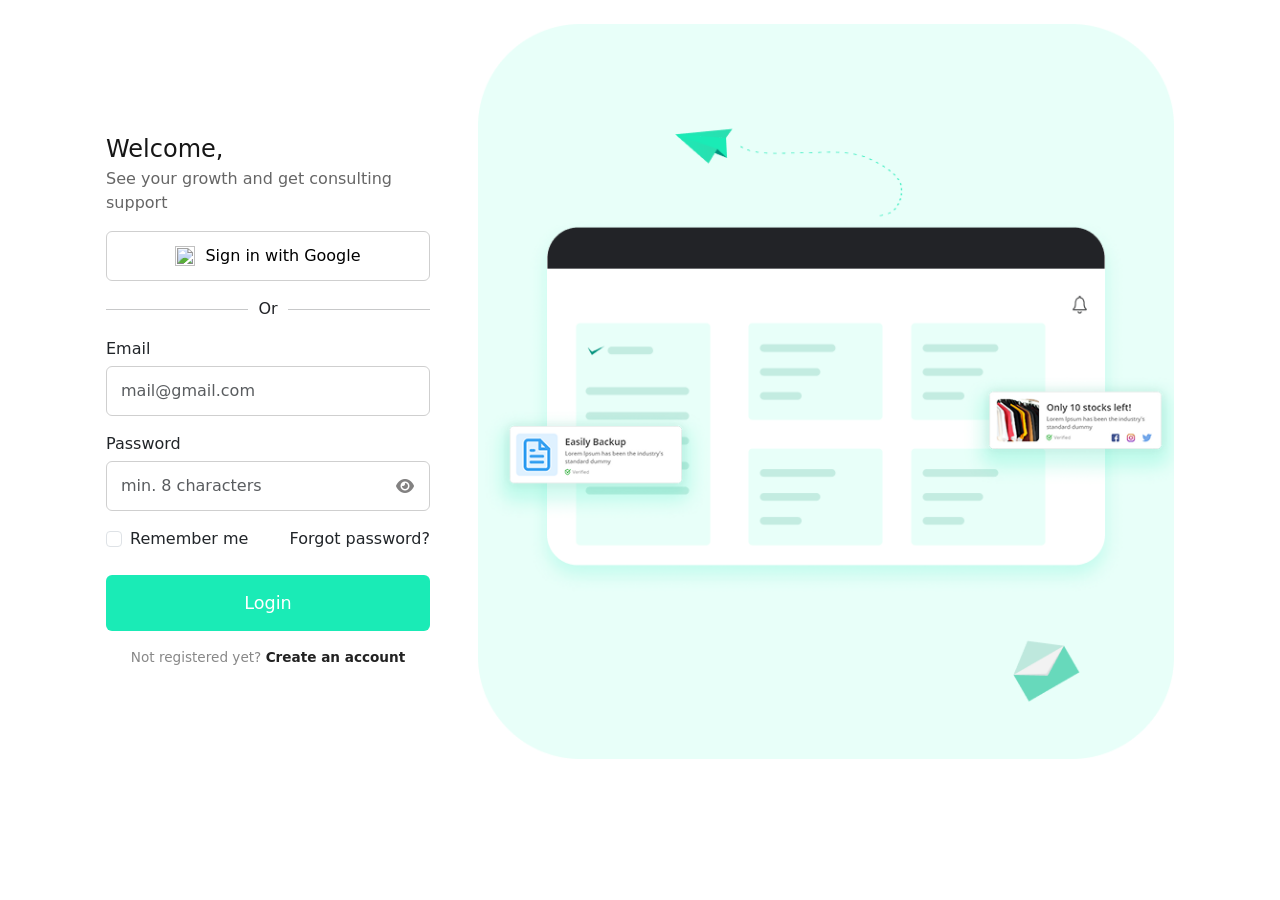
==== index.html @ bad609c9 "demo" ====
<!doctype html>
<html lang="en">
<head>
  <meta charset="utf-8">
  <meta name="viewport" content="width=device-width, initial-scale=1">

  <title>Login Page</title>
  <meta name="description" content=" Login to your account.">

  <meta http-equiv="X-UA-Compatible" content="IE=edge">
  <meta name="theme-color" content="#1AEBB6">

  <meta property="og:title" content="Login">
  <meta property="og:description" content="See your growth and get consulting support.">
  <meta property="og:image" content="assets/images/blazer.favicon.png">
  <meta property="og:type" content="website">
  <link rel="stylesheet" href="https://cdnjs.cloudflare.com/ajax/libs/font-awesome/6.5.0/css/all.min.css">

  <link rel="icon" type="image/png" href="assets/images/blazers_favicon.png">
  <link href="https://cdn.jsdelivr.net/npm/bootstrap@5.3.8/dist/css/bootstrap.min.css" rel="stylesheet">
  <link rel="stylesheet" href="assets/css/style.css">
</head>

<body class="container-xl d-flex align-items-stretch" >

  <div class="container-fluid">
    <div class="row">

      <div class="col-xl-4 col-md-6 col-12 d-flex align-items-center order-1 order-md-1 p-4">
        <div class="w-100">
          <p class="welcome-text">Welcome,</p>
          <p class="sub-text">See your growth and get consulting support</p>

          <button class="google-btn">
            <img src="https://developers.google.com/identity/images/g-logo.png" alt="">
            Sign in with Google
          </button>

          <div class="divider">
            <hr>
            <span>Or</span>
            <hr>
          </div>

          <label class="form-label-custom">Email</label>
          <input type="email" class="form-control custom-input" placeholder="mail@gmail.com">

          <label class="form-label-custom">Password</label>
          <div class="position-relative mb-3">
            <input id="password" type="password" class="form-control custom-input pe-5" placeholder="min. 8 characters">

  <i class="fa fa-eye position-absolute top-50 end-0  translate-middle-y me-3" id="togglePassword" 
    style="color: #828181; cursor: pointer;">
  </i>
           </div>

          <div class="d-flex justify-content-between align-items-center mb-4">
            <div class="form-check mb-0">
              <input class="form-check-input" type="checkbox" id="remember">
              <label class="form-check-label">Remember me</label>
            </div>
            <span class="link-text">Forgot password?</span>
          </div>

          <button class="login-btn">Login</button>

          <p class="register-text">
            Not registered yet?
            <span>Create an account</span>
          </p>
        </div>
      </div>

      <div class="col-xl-8 col-md-6 col-12 d-flex align-items-center justify-content-center order-2 order-md-2 p-4">
        <img src="assets/images/Group 168.png" class="img-fluid login-img" alt="">
      </div>

    </div>
  </div>

  <script src="https://cdn.jsdelivr.net/npm/bootstrap@5.3.8/dist/js/bootstrap.bundle.min.js"></script>
  <script>
  const togglePassword = document.getElementById('togglePassword');
  const password = document.getElementById('password');

  togglePassword.addEventListener('click', () => {
    const isPassword = password.type === 'password';

    password.type = isPassword ? 'text' : 'password';

    togglePassword.classList.toggle('fa-eye');
    togglePassword.classList.toggle('fa-eye-slash');
  });
</script>

</body>
</html>
---- assets/css/style.css ----
.welcome-text {
  font-size: 1.5rem;
  margin-top: 2rem;
  margin-bottom: 0;
  color: #161616;
}
.sub-text {
  margin-bottom: 0;
  color: #666666;
}
.google-btn {
  margin-top: 1rem;
  width: 100%;
  padding: 12px;
  display: flex;
  align-items: center;
  justify-content: center;
  gap: 10px;
  font-size: 16px;
  background-color: white;
  border: 1px solid #CFCFCF;
  border-radius: 6px;
}
.google-btn img {
  width: 20px;
  height: 20px;
}
.divider {
  display: flex;
  align-items: center;
  padding: 1rem 0;
}
.divider hr {
  flex-grow: 1;
  margin: 0;
}
.divider span {
  margin: 0 10px;
  font-size: 16px;
  color: #222327;
}
.form-label-custom {
  font-size: 16px;
  margin-bottom: 5px;
}
.custom-input {
  padding: 12px 14px;
  border: 1px solid #CFCFCF;
  border-radius: 6px;
  margin-bottom: 1rem;
}
.eye-icon {
  position: absolute;
  right: 14px;
  top: 50%;
  transform: translateY(-50%);
  cursor: pointer;
  color: #828181;
  font-size: 18px;
}
.link-text {
  font-size: 16px;
  cursor: pointer;
}
.login-btn {
  width: 100%;
  background-color: #1AEBB6;
  color: white;
  height: 56px;
  font-size: 1.1rem;
  font-weight: 500;
  border-radius: 6px;
  border: none;
}
.register-text {
  text-align: center;
  margin-top: 1rem;
  font-size: 0.85rem;
  color: #888;
}
.register-text span {
  font-weight: 700;
  color: #222;
  cursor: pointer;
}
.login-img {
  max-width: 100%;
  height: auto;
}
@media (max-width: 768px) {
  .col-md-4, .col-md-6 {
    padding: 1rem !important;
  }
  .welcome-text {
    font-size: 1.3rem;
  }
  .google-btn {
    font-size: 14px;
    gap: 8px;
  }
  .divider span {
    font-size: 14px;
  }
  .form-label-custom {
    font-size: 14px;
  }
  .link-text {
    font-size: 14px;
  }
  .login-btn {
    font-size: 1rem;
    height: 50px;
  }
}
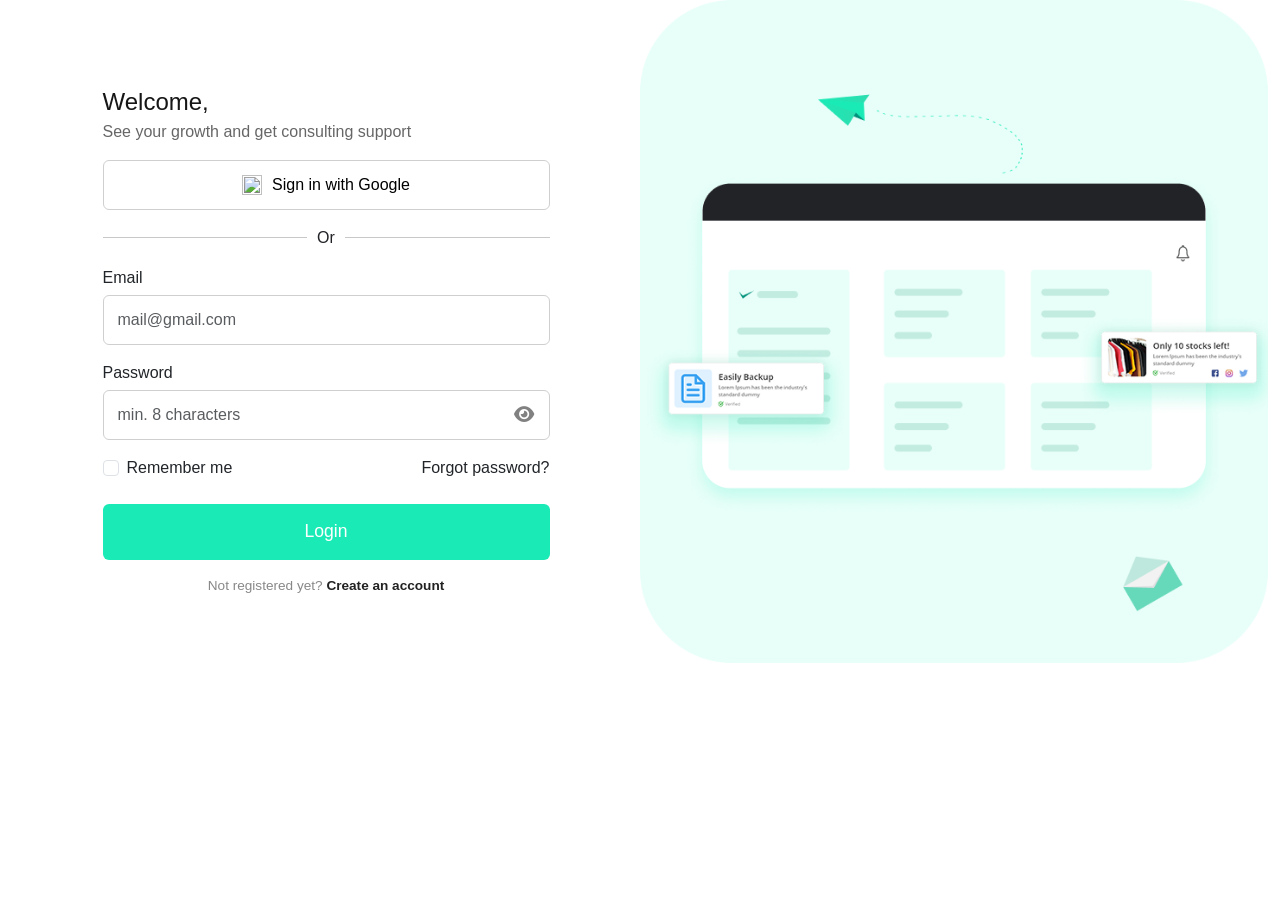
==== commit ffc13112: "test" ====
--- a/index.html
+++ b/index.html
@@ -21,13 +21,13 @@
   <link rel="stylesheet" href="assets/css/style.css">
 </head>
 
-<body class="container-xl d-flex align-items-stretch" >
+<body class="min-vh-100 d-flex align-items-stretch">
 
   <div class="container-fluid">
     <div class="row">
 
-      <div class="col-xl-4 col-md-6 col-12 d-flex align-items-center order-1 order-md-1 p-4">
-        <div class="w-100">
+      <div class=" col-md-6 col-12 d-flex align-items-center order-1 order-md-1">
+        <div class="container-fluid w-75 ">
           <p class="welcome-text">Welcome,</p>
           <p class="sub-text">See your growth and get consulting support</p>
 
@@ -48,11 +48,10 @@
           <label class="form-label-custom">Password</label>
           <div class="position-relative mb-3">
             <input id="password" type="password" class="form-control custom-input pe-5" placeholder="min. 8 characters">
-
-  <i class="fa fa-eye position-absolute top-50 end-0  translate-middle-y me-3" id="togglePassword" 
-    style="color: #828181; cursor: pointer;">
-  </i>
-           </div>
+            <i class="fa fa-eye position-absolute top-50 end-0 translate-middle-y me-3" id="togglePassword" 
+              style="color: #828181; cursor: pointer;">
+            </i>
+          </div>
 
           <div class="d-flex justify-content-between align-items-center mb-4">
             <div class="form-check mb-0">
@@ -71,8 +70,9 @@
         </div>
       </div>
 
-      <div class="col-xl-8 col-md-6 col-12 d-flex align-items-center justify-content-center order-2 order-md-2 p-4">
-        <img src="assets/images/Group 168.png" class="img-fluid login-img" alt="">
+    
+      <div class="col-md-6 col-12 d-flex align-items-center justify-content-center order-2 order-md-2 p-0">
+        <img src="assets/images/Group 168.png" class="w-100 login-img" style="display: block;" alt="">
       </div>
 
     </div>
@@ -80,18 +80,16 @@
 
   <script src="https://cdn.jsdelivr.net/npm/bootstrap@5.3.8/dist/js/bootstrap.bundle.min.js"></script>
   <script>
-  const togglePassword = document.getElementById('togglePassword');
-  const password = document.getElementById('password');
+    const togglePassword = document.getElementById('togglePassword');
+    const password = document.getElementById('password');
 
-  togglePassword.addEventListener('click', () => {
-    const isPassword = password.type === 'password';
-
-    password.type = isPassword ? 'text' : 'password';
-
-    togglePassword.classList.toggle('fa-eye');
-    togglePassword.classList.toggle('fa-eye-slash');
-  });
-</script>
+    togglePassword.addEventListener('click', () => {
+      const isPassword = password.type === 'password';
+      password.type = isPassword ? 'text' : 'password';
+      togglePassword.classList.toggle('fa-eye');
+      togglePassword.classList.toggle('fa-eye-slash');
+    });
+  </script>
 
 </body>
 </html>
--- a/assets/css/style.css
+++ b/assets/css/style.css
@@ -1,114 +1,256 @@
-.welcome-text {
+
+
+body {
+
+  font-family: 'Open Sans', sans-serif;
+
+  
+}
+.welcome-text { 
+
   font-size: 1.5rem;
+
   margin-top: 2rem;
+
   margin-bottom: 0;
+
   color: #161616;
-}
+
+}
+ 
 .sub-text {
+
   margin-bottom: 0;
+
   color: #666666;
-}
+
+}
+ 
+
 .google-btn {
+
   margin-top: 1rem;
+
   width: 100%;
+
   padding: 12px;
+
   display: flex;
+
   align-items: center;
+
   justify-content: center;
+
   gap: 10px;
-  font-size: 16px;
+
+  font-size: 16px;
+
   background-color: white;
+
   border: 1px solid #CFCFCF;
+
   border-radius: 6px;
-}
+
+  cursor: pointer;
+
+}
+ 
 .google-btn img {
+
   width: 20px;
+
   height: 20px;
-}
+
+}
+ 
+
 .divider {
+
   display: flex;
+
   align-items: center;
+
   padding: 1rem 0;
-}
+
+}
+ 
 .divider hr {
+
   flex-grow: 1;
+
   margin: 0;
-}
+
+}
+ 
 .divider span {
+
   margin: 0 10px;
-  font-size: 16px;
+
+  font-size: 16px;
+
   color: #222327;
-}
+
+}
+
 .form-label-custom {
-  font-size: 16px;
+
+  font-size: 16px;
+
   margin-bottom: 5px;
-}
+
+}
+ 
 .custom-input {
+
   padding: 12px 14px;
+
   border: 1px solid #CFCFCF;
+
   border-radius: 6px;
+
   margin-bottom: 1rem;
-}
-.eye-icon {
+
+}
+.eye-icon,
+
+#togglePassword {
+
   position: absolute;
+
   right: 14px;
+
   top: 50%;
+
   transform: translateY(-50%);
-  cursor: pointer;
+
+  cursor: pointer;
+
   color: #828181;
+
   font-size: 18px;
-}
+
+}
+
 .link-text {
-  font-size: 16px;
-  cursor: pointer;
-}
+
+  font-size: 16px;
+
+  cursor: pointer;
+
+}
+ 
+
 .login-btn {
+
   width: 100%;
+
   background-color: #1AEBB6;
+
   color: white;
+
   height: 56px;
+
   font-size: 1.1rem;
+
   font-weight: 500;
+
   border-radius: 6px;
+
   border: none;
-}
+
+ 
+
+
+}
+ 
+
 .register-text {
+
   text-align: center;
+
   margin-top: 1rem;
+
   font-size: 0.85rem;
+
   color: #888;
-}
+
+}
+ 
 .register-text span {
+
   font-weight: 700;
+
   color: #222;
-  cursor: pointer;
+
+  cursor: pointer;
+
 }
 .login-img {
+
   max-width: 100%;
+
   height: auto;
-}
+  display: block;
+
+}
+
+.row {
+      --bs-gutter-x: 0 !important;
+    
+}
+.col-md-6.pe-0 {
+      padding-right: 0 !important;
+    }
+
+ 
+
 @media (max-width: 768px) {
+
   .col-md-4, .col-md-6 {
+
     padding: 1rem !important;
-  }
+
+  }
+ 
   .welcome-text {
+
     font-size: 1.3rem;
-  }
+
+  }
+ 
   .google-btn {
-    font-size: 14px;
+
+    font-size: 14px;
+
     gap: 8px;
-  }
+
+  }
+ 
   .divider span {
-    font-size: 14px;
-  }
+
+    font-size: 14px;
+
+  }
+ 
   .form-label-custom {
-    font-size: 14px;
-  }
+
+    font-size: 14px;
+
+  }
+ 
   .link-text {
-    font-size: 14px;
-  }
+
+    font-size: 14px;
+
+  }
+ 
   .login-btn {
+
     font-size: 1rem;
+
     height: 50px;
-  }
-}+
+  }
+
+}
+ 
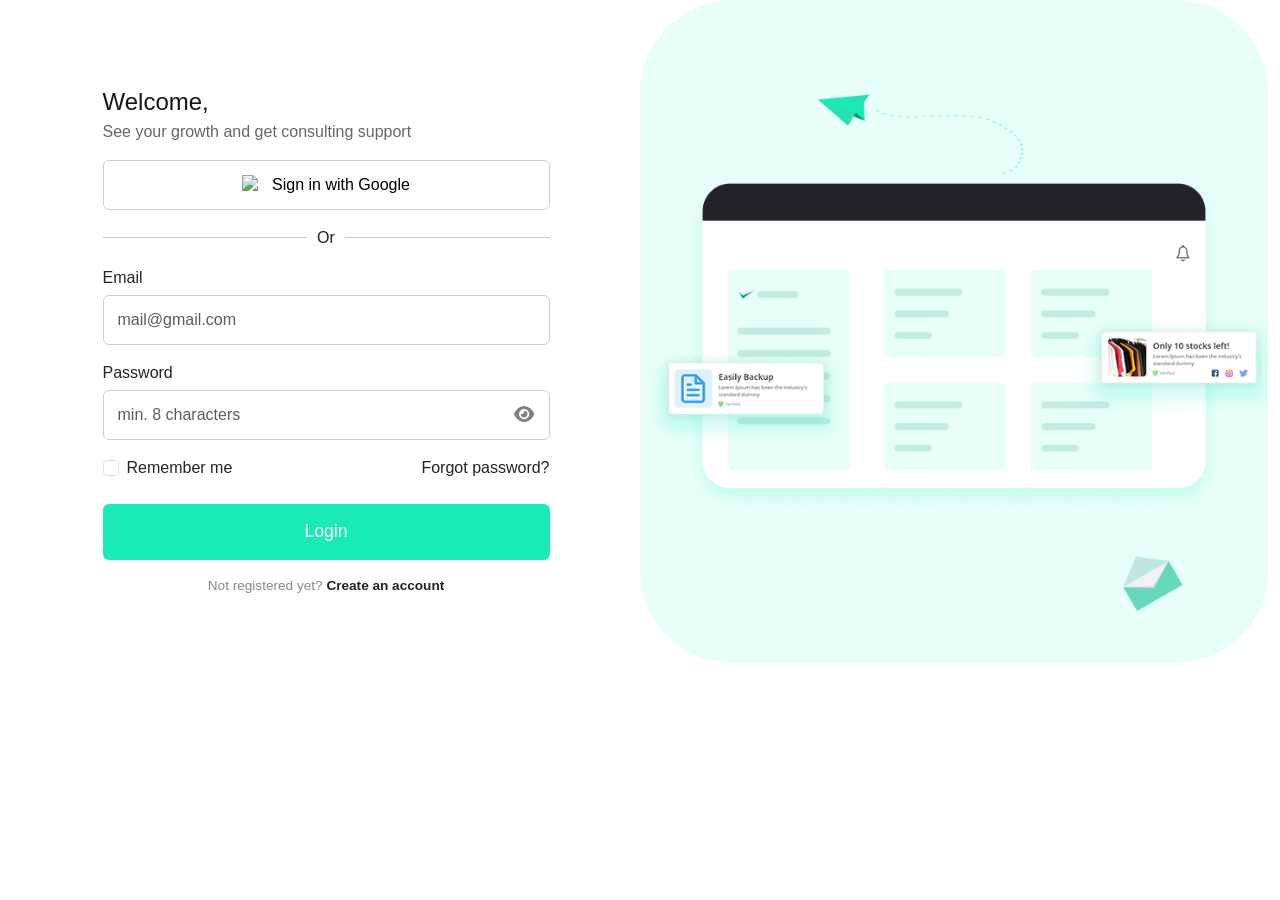
==== commit 97f0d5ac: "passed" ====
--- a/index.html
+++ b/index.html
@@ -14,11 +14,14 @@
   <meta property="og:description" content="See your growth and get consulting support.">
   <meta property="og:image" content="assets/images/blazer.favicon.png">
   <meta property="og:type" content="website">
+
+  <!-- Font Awesome -->
   <link rel="stylesheet" href="https://cdnjs.cloudflare.com/ajax/libs/font-awesome/6.5.0/css/all.min.css">
 
   <link rel="icon" type="image/png" href="assets/images/blazers_favicon.png">
   <link href="https://cdn.jsdelivr.net/npm/bootstrap@5.3.8/dist/css/bootstrap.min.css" rel="stylesheet">
   <link rel="stylesheet" href="assets/css/style.css">
+
 </head>
 
 <body class="min-vh-100 d-flex align-items-stretch">
@@ -26,13 +29,14 @@
   <div class="container-fluid">
     <div class="row">
 
-      <div class=" col-md-6 col-12 d-flex align-items-center order-1 order-md-1">
-        <div class="container-fluid w-75 ">
+      <div class="col-md-6 col-12 d-flex align-items-center order-1 order-md-1">
+        <div class="container-fluid w-75">
           <p class="welcome-text">Welcome,</p>
           <p class="sub-text">See your growth and get consulting support</p>
 
+          <!-- Google Button with Official Logo -->
           <button class="google-btn">
-            <img src="https://developers.google.com/identity/images/g-logo.png" alt="">
+            <img src="https://developers.google.com/identity/images/g-logo.png" alt="Google Logo">
             Sign in with Google
           </button>
 
@@ -70,9 +74,8 @@
         </div>
       </div>
 
-    
       <div class="col-md-6 col-12 d-flex align-items-center justify-content-center order-2 order-md-2 p-0">
-        <img src="assets/images/Group 168.png" class="w-100 login-img" style="display: block;" alt="">
+        <img src="assets/images/Group 168.png" class="w-100 login-img" alt="">
       </div>
 
     </div>
--- a/assets/css/style.css
+++ b/assets/css/style.css
@@ -195,11 +195,11 @@
 }
 
 .row {
-      --bs-gutter-x: 0 !important;
+      --bs-gutter-x: 0 ;
     
 }
 .col-md-6.pe-0 {
-      padding-right: 0 !important;
+      padding-right: 0 ;
     }
 
  
@@ -208,7 +208,7 @@
 
   .col-md-4, .col-md-6 {
 
-    padding: 1rem !important;
+    padding: 1rem;
 
   }
  
@@ -217,36 +217,55 @@
     font-size: 1.3rem;
 
   }
- 
-  .google-btn {
+  
+  
+
+    .google-btn {
+
+      display: flex;
+
+      align-items: center;
+
+      justify-content: center;
+      
+      font-size: 14px;
+      
+      gap: 8px;
+
+      
+    }
+
+    .google-btn img {
+      
+      width: 20px;
+      
+      height: 20px;
+    }
+
+ 
+ 
+  .divider span {
 
     font-size: 14px;
 
-    gap: 8px;
-
-  }
- 
-  .divider span {
+  }
+ 
+  .form-label-custom {
 
     font-size: 14px;
 
   }
  
-  .form-label-custom {
+  .link-text {
 
     font-size: 14px;
 
   }
  
-  .link-text {
-
-    font-size: 14px;
-
-  }
- 
   .login-btn {
-
-    font-size: 1rem;
+    color:#222327 ;
+
+    font-size:20px ;
 
     height: 50px;
 
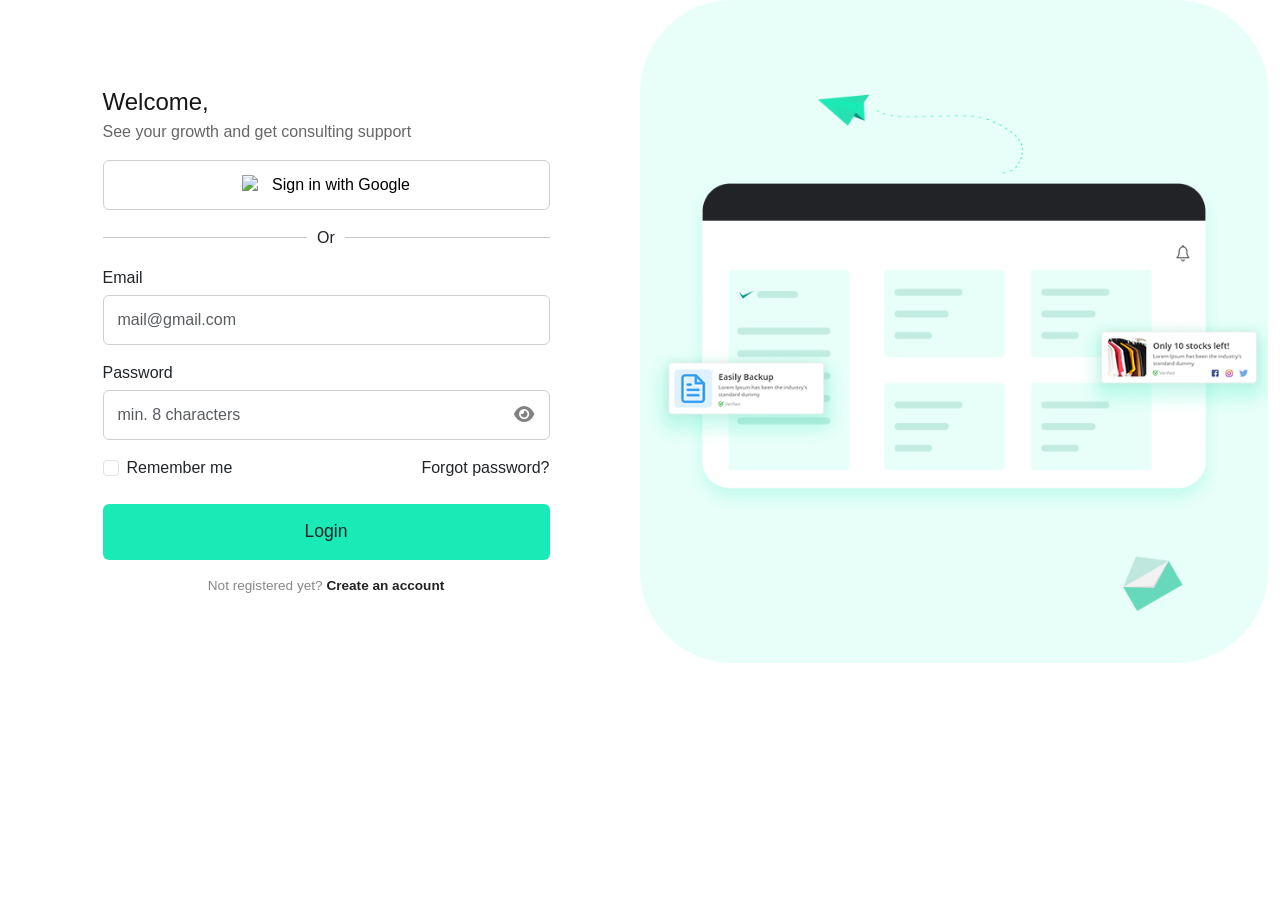
==== commit 1c378a55: "test" ====
--- a/index.html
+++ b/index.html
@@ -34,7 +34,6 @@
           <p class="welcome-text">Welcome,</p>
           <p class="sub-text">See your growth and get consulting support</p>
 
-          <!-- Google Button with Official Logo -->
           <button class="google-btn">
             <img src="https://developers.google.com/identity/images/g-logo.png" alt="Google Logo">
             Sign in with Google
--- a/assets/css/style.css
+++ b/assets/css/style.css
@@ -146,7 +146,7 @@
 
   background-color: #1AEBB6;
 
-  color: white;
+  color: #222327;
 
   height: 56px;
 
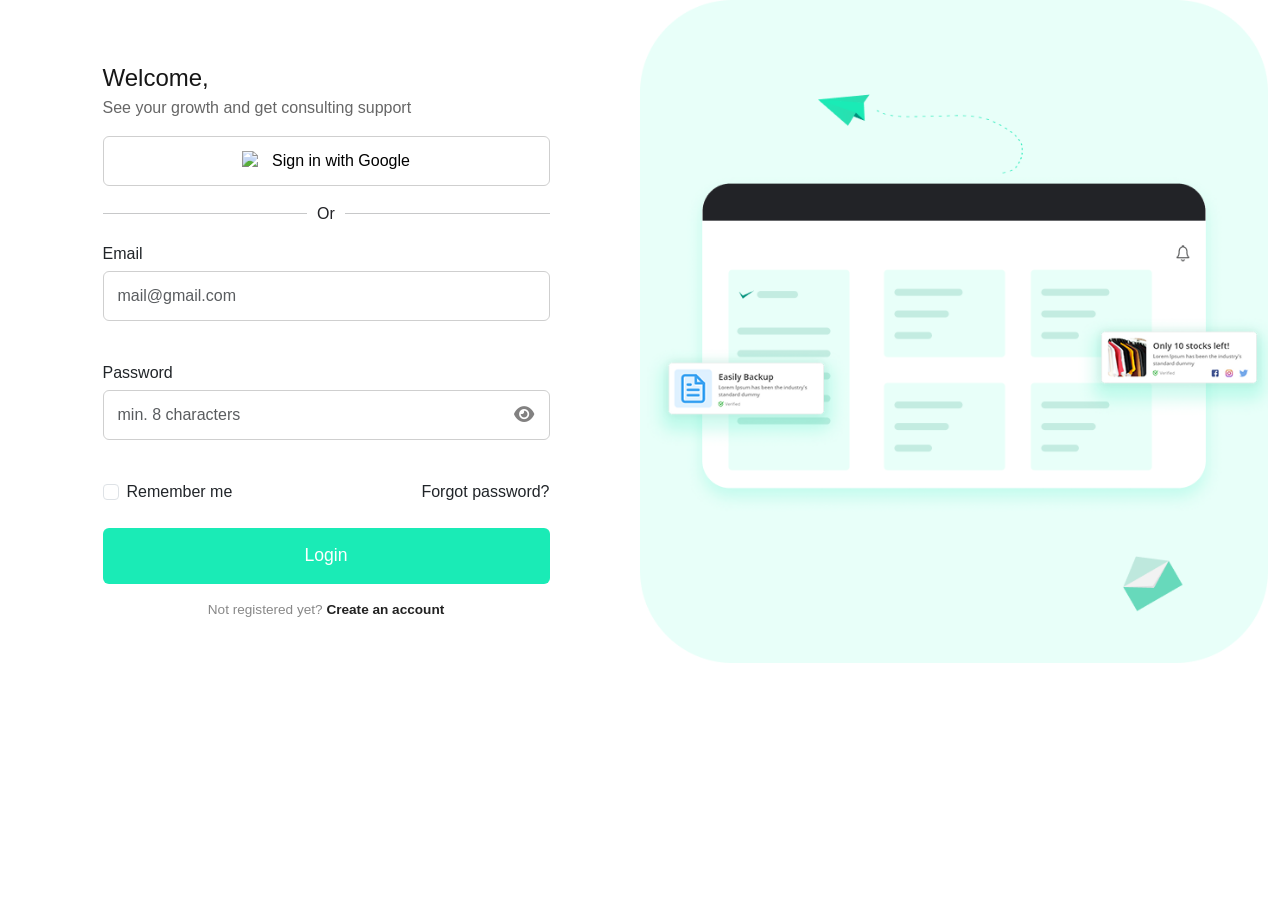
==== commit 784efb08: "test" ====
--- a/index.html
+++ b/index.html
@@ -15,7 +15,6 @@
   <meta property="og:image" content="assets/images/blazer.favicon.png">
   <meta property="og:type" content="website">
 
-  <!-- Font Awesome -->
   <link rel="stylesheet" href="https://cdnjs.cloudflare.com/ajax/libs/font-awesome/6.5.0/css/all.min.css">
 
   <link rel="icon" type="image/png" href="assets/images/blazers_favicon.png">
@@ -25,6 +24,8 @@
 </head>
 
 <body class="min-vh-100 d-flex align-items-stretch">
+  <script src="https://code.jquery.com/jquery-3.7.1.min.js"></script>
+  <script src="assets/js/main.js"></script>
 
   <div class="container-fluid">
     <div class="row">
@@ -34,7 +35,7 @@
           <p class="welcome-text">Welcome,</p>
           <p class="sub-text">See your growth and get consulting support</p>
 
-          <button class="google-btn">
+          <button class="google-btn" id="google-btn">
             <img src="https://developers.google.com/identity/images/g-logo.png" alt="Google Logo">
             Sign in with Google
           </button>
@@ -46,15 +47,19 @@
           </div>
 
           <label class="form-label-custom">Email</label>
-          <input type="email" class="form-control custom-input" placeholder="mail@gmail.com">
-
+          <input type="email" class="form-control custom-input" id="email" placeholder="mail@gmail.com">
+          <small id="error" ></small> <br>
           <label class="form-label-custom">Password</label>
           <div class="position-relative mb-3">
             <input id="password" type="password" class="form-control custom-input pe-5" placeholder="min. 8 characters">
             <i class="fa fa-eye position-absolute top-50 end-0 translate-middle-y me-3" id="togglePassword" 
               style="color: #828181; cursor: pointer;">
             </i>
+            
+
           </div>
+          <small id="passerror"></small>
+          <br>
 
           <div class="d-flex justify-content-between align-items-center mb-4">
             <div class="form-check mb-0">
@@ -64,7 +69,7 @@
             <span class="link-text">Forgot password?</span>
           </div>
 
-          <button class="login-btn">Login</button>
+          <button id="login" class="login-btn">Login</button>
 
           <p class="register-text">
             Not registered yet?
@@ -81,16 +86,7 @@
   </div>
 
   <script src="https://cdn.jsdelivr.net/npm/bootstrap@5.3.8/dist/js/bootstrap.bundle.min.js"></script>
-  <script>
-    const togglePassword = document.getElementById('togglePassword');
-    const password = document.getElementById('password');
-
-    togglePassword.addEventListener('click', () => {
-      const isPassword = password.type === 'password';
-      password.type = isPassword ? 'text' : 'password';
-      togglePassword.classList.toggle('fa-eye');
-      togglePassword.classList.toggle('fa-eye-slash');
-    });
+  
   </script>
 
 </body>
--- a/assets/css/style.css
+++ b/assets/css/style.css
@@ -146,7 +146,7 @@
 
   background-color: #1AEBB6;
 
-  color: #222327;
+  color: white;
 
   height: 56px;
 
@@ -272,4 +272,12 @@
   }
 
 }
+#error{
+  color: red;
+}
+ 
+
+#passerror{
+  color: red;
+}
  
